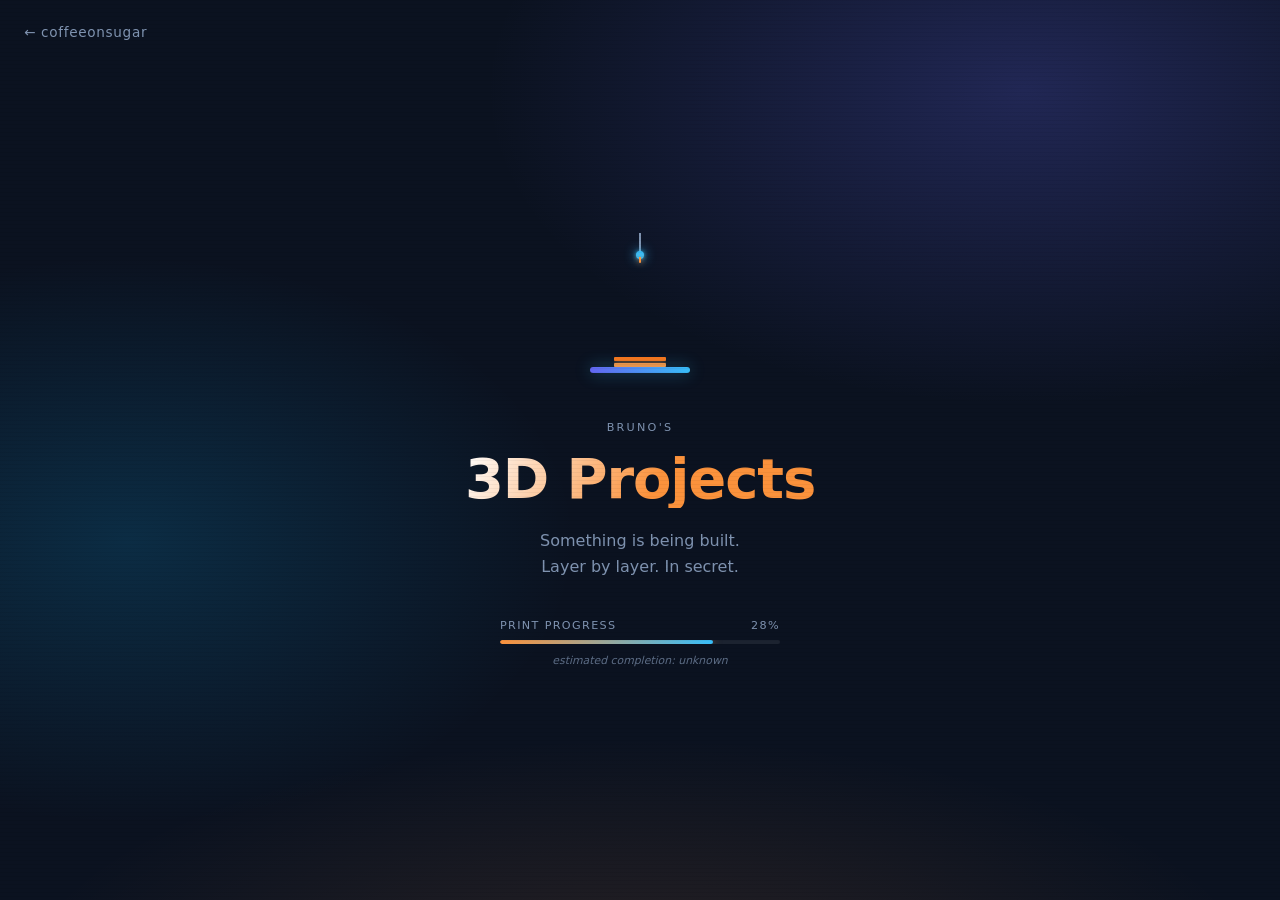
==== 3dprint.html @ 9c815917 "auto: session sync 2026-10-19" ====
<!DOCTYPE html>
<html lang="en">
<head>
  <meta charset="UTF-8">
  <meta name="viewport" content="width=device-width, initial-scale=1.0">
  <title>3D Projects — coffeeonsugar</title>
  <style>
    *, *::before, *::after { box-sizing: border-box; margin: 0; padding: 0; }

    :root {
      --bg: #0b1220;
      --text: #f0f0f8;
      --text-muted: #7f93b0;
      --accent: #38bdf8;
      --accent2: #6366f1;
      --orange: #fb923c;
      --orange-dim: rgba(251,146,60,0.15);
    }

    html, body {
      height: 100%;
      overflow: hidden;
    }

    body {
      background-color: var(--bg);
      background-image:
        radial-gradient(ellipse 60% 50% at 80% 10%, rgba(99,102,241,0.25) 0%, transparent 70%),
        radial-gradient(ellipse 50% 45% at 10% 60%, rgba(14,165,233,0.18) 0%, transparent 70%),
        radial-gradient(ellipse 70% 40% at 50% 110%, rgba(251,146,60,0.12) 0%, transparent 70%);
      color: var(--text);
      font-family: 'Segoe UI', system-ui, -apple-system, sans-serif;
      display: flex;
      flex-direction: column;
      align-items: center;
      justify-content: center;
      min-height: 100vh;
      text-align: center;
      padding: 24px;
    }

    /* ── Back link ── */
    .back-link {
      position: fixed;
      top: 24px;
      left: 24px;
      color: var(--text-muted);
      text-decoration: none;
      font-size: 0.85rem;
      letter-spacing: 0.05em;
      transition: color 0.2s;
      z-index: 10;
    }
    .back-link:hover { color: var(--text); }

    /* ── Printer visual ── */
    .printer-wrap {
      position: relative;
      width: 120px;
      height: 140px;
      margin: 0 auto 48px;
    }

    /* Print bed */
    .bed {
      position: absolute;
      bottom: 0;
      left: 50%;
      transform: translateX(-50%);
      width: 100px;
      height: 6px;
      background: linear-gradient(90deg, var(--accent2), var(--accent));
      border-radius: 3px;
      box-shadow: 0 0 16px rgba(56,189,248,0.4);
    }

    /* The object being printed — layers stack upward */
    .object {
      position: absolute;
      bottom: 6px;
      left: 50%;
      transform: translateX(-50%);
      width: 52px;
      display: flex;
      flex-direction: column-reverse;
      gap: 2px;
      overflow: hidden;
    }

    .layer {
      height: 4px;
      border-radius: 1px;
      animation: deposit 0.3s ease-out both;
    }

    /* Orange filament layers */
    .layer:nth-child(odd)  { background: var(--orange); box-shadow: 0 0 6px rgba(251,146,60,0.5); }
    .layer:nth-child(even) { background: #f97316; box-shadow: 0 0 6px rgba(251,146,60,0.4); }

    @keyframes deposit {
      from { transform: scaleX(0); opacity: 0; }
      to   { transform: scaleX(1); opacity: 1; }
    }

    /* Nozzle moving back and forth */
    .nozzle-arm {
      position: absolute;
      top: 0;
      left: 50%;
      transform: translateX(-50%);
      width: 2px;
      height: 20px;
      background: var(--text-muted);
      animation: arm-slide 1.2s ease-in-out infinite alternate;
      transform-origin: top center;
    }

    .nozzle {
      position: absolute;
      bottom: -6px;
      left: 50%;
      transform: translateX(-50%);
      width: 8px;
      height: 8px;
      background: var(--accent);
      border-radius: 50%;
      box-shadow: 0 0 12px var(--accent), 0 0 4px rgba(56,189,248,0.8);
    }

    .nozzle::after {
      content: '';
      position: absolute;
      bottom: -4px;
      left: 50%;
      transform: translateX(-50%);
      width: 2px;
      height: 6px;
      background: var(--orange);
      box-shadow: 0 0 6px var(--orange);
      border-radius: 0 0 2px 2px;
    }

    @keyframes arm-slide {
      from { left: 20%; }
      to   { left: 80%; }
    }

    /* ── Text ── */
    .eyebrow {
      font-size: 0.7rem;
      letter-spacing: 0.2em;
      text-transform: uppercase;
      color: var(--text-muted);
      margin-bottom: 16px;
    }

    .title {
      font-size: clamp(2rem, 8vw, 3.5rem);
      font-weight: 800;
      letter-spacing: -0.02em;
      line-height: 1.05;
      background: linear-gradient(120deg, #fff 0%, var(--orange) 55%, #fb923c 100%);
      -webkit-background-clip: text;
      -webkit-text-fill-color: transparent;
      background-clip: text;
      margin-bottom: 20px;
    }

    .sub {
      font-size: 1rem;
      color: var(--text-muted);
      max-width: 340px;
      line-height: 1.6;
      margin: 0 auto 40px;
    }

    /* ── Progress bar ── */
    .progress-wrap {
      width: min(280px, 90vw);
      margin: 0 auto;
    }

    .progress-label {
      display: flex;
      justify-content: space-between;
      font-size: 0.7rem;
      letter-spacing: 0.12em;
      text-transform: uppercase;
      color: var(--text-muted);
      margin-bottom: 8px;
    }

    .progress-bar {
      height: 4px;
      background: rgba(255,255,255,0.07);
      border-radius: 2px;
      overflow: hidden;
    }

    .progress-fill {
      height: 100%;
      width: 0%;
      background: linear-gradient(90deg, var(--orange), var(--accent));
      border-radius: 2px;
      box-shadow: 0 0 10px rgba(251,146,60,0.5);
      animation: fill-bar 8s ease-out forwards;
    }

    @keyframes fill-bar {
      0%   { width: 0%; }
      60%  { width: 71%; }
      80%  { width: 74%; }
      95%  { width: 76%; }
      100% { width: 76%; }
    }

    .progress-hint {
      font-size: 0.68rem;
      color: var(--text-muted);
      margin-top: 10px;
      opacity: 0;
      animation: fadein 1s 9s forwards;
      font-style: italic;
    }

    @keyframes fadein {
      to { opacity: 0.7; }
    }

    /* ── Scan line overlay ── */
    body::after {
      content: '';
      position: fixed;
      inset: 0;
      background: repeating-linear-gradient(
        0deg,
        transparent,
        transparent 3px,
        rgba(0,0,0,0.04) 3px,
        rgba(0,0,0,0.04) 4px
      );
      pointer-events: none;
    }
  </style>
</head>
<body>

  <a href="/" class="back-link">← coffeeonsugar</a>

  <div class="printer-wrap">
    <div class="nozzle-arm">
      <div class="nozzle"></div>
    </div>
    <div class="object" id="object"></div>
    <div class="bed"></div>
  </div>

  <p class="eyebrow">Bruno's</p>
  <h1 class="title">3D Projects</h1>
  <p class="sub">Something is being built.<br>Layer by layer. In secret.</p>

  <div class="progress-wrap">
    <div class="progress-label">
      <span>Print progress</span>
      <span id="pct">0%</span>
    </div>
    <div class="progress-bar">
      <div class="progress-fill" id="fill"></div>
    </div>
    <p class="progress-hint">estimated completion: unknown</p>
  </div>

  <script>
    // Add layers to the object one by one
    const obj = document.getElementById('object');
    const LAYERS = 14;
    const INTERVAL = 600;

    for (let i = 0; i < LAYERS; i++) {
      setTimeout(() => {
        const l = document.createElement('div');
        l.className = 'layer';
        obj.appendChild(l);
      }, i * INTERVAL);
    }

    // Tick the percentage counter to match the CSS animation
    const pctEl = document.getElementById('pct');
    const target = 76;
    const duration = 8000;
    const start = performance.now();

    function tick(now) {
      const t = Math.min((now - start) / duration, 1);
      // ease-out cubic
      const eased = 1 - Math.pow(1 - t, 3);
      const val = Math.round(eased * target);
      pctEl.textContent = val + '%';
      if (t < 1) requestAnimationFrame(tick);
    }
    requestAnimationFrame(tick);
  </script>
</body>
</html>
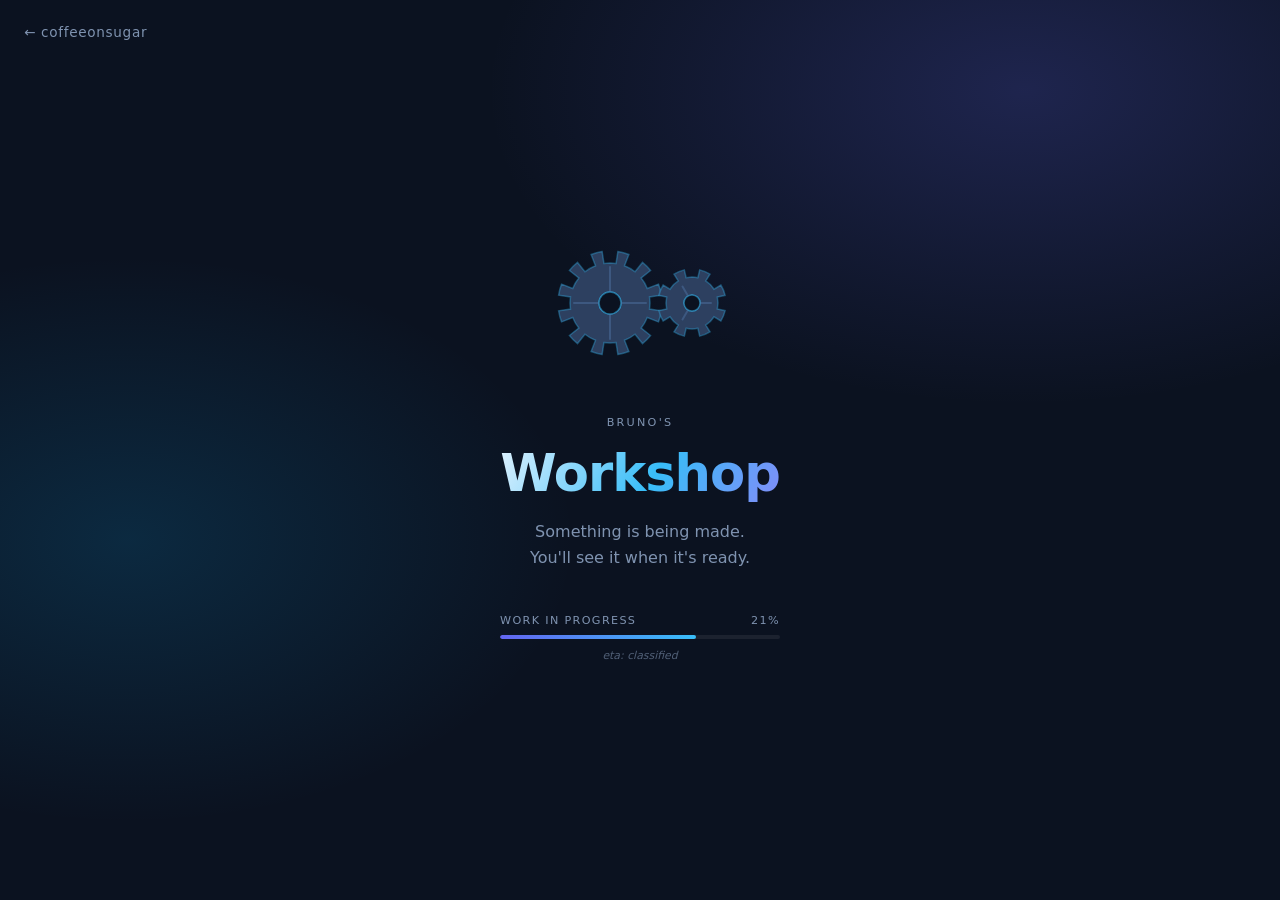
==== commit 81ba89de: "auto: session sync 2026-10-19" ====
--- a/3dprint.html
+++ b/3dprint.html
@@ -3,7 +3,7 @@
 <head>
   <meta charset="UTF-8">
   <meta name="viewport" content="width=device-width, initial-scale=1.0">
-  <title>3D Projects — coffeeonsugar</title>
+  <title>Bruno's Workshop — coffeeonsugar</title>
   <style>
     *, *::before, *::after { box-sizing: border-box; margin: 0; padding: 0; }
 
@@ -13,21 +13,16 @@
       --text-muted: #7f93b0;
       --accent: #38bdf8;
       --accent2: #6366f1;
-      --orange: #fb923c;
-      --orange-dim: rgba(251,146,60,0.15);
-    }
-
-    html, body {
-      height: 100%;
-      overflow: hidden;
-    }
+    }
+
+    html, body { height: 100%; overflow: hidden; }
 
     body {
       background-color: var(--bg);
       background-image:
-        radial-gradient(ellipse 60% 50% at 80% 10%, rgba(99,102,241,0.25) 0%, transparent 70%),
-        radial-gradient(ellipse 50% 45% at 10% 60%, rgba(14,165,233,0.18) 0%, transparent 70%),
-        radial-gradient(ellipse 70% 40% at 50% 110%, rgba(251,146,60,0.12) 0%, transparent 70%);
+        radial-gradient(ellipse 60% 50% at 80% 10%, rgba(99,102,241,0.22) 0%, transparent 70%),
+        radial-gradient(ellipse 50% 45% at 10% 60%, rgba(14,165,233,0.16) 0%, transparent 70%);
+      background-attachment: fixed;
       color: var(--text);
       font-family: 'Segoe UI', system-ui, -apple-system, sans-serif;
       display: flex;
@@ -39,7 +34,6 @@
       padding: 24px;
     }
 
-    /* ── Back link ── */
     .back-link {
       position: fixed;
       top: 24px;
@@ -53,97 +47,30 @@
     }
     .back-link:hover { color: var(--text); }
 
-    /* ── Printer visual ── */
-    .printer-wrap {
-      position: relative;
-      width: 120px;
-      height: 140px;
+    /* ── Gears ── */
+    svg.gears {
+      display: block;
       margin: 0 auto 48px;
-    }
-
-    /* Print bed */
-    .bed {
-      position: absolute;
-      bottom: 0;
-      left: 50%;
-      transform: translateX(-50%);
-      width: 100px;
-      height: 6px;
-      background: linear-gradient(90deg, var(--accent2), var(--accent));
-      border-radius: 3px;
-      box-shadow: 0 0 16px rgba(56,189,248,0.4);
-    }
-
-    /* The object being printed — layers stack upward */
-    .object {
-      position: absolute;
-      bottom: 6px;
-      left: 50%;
-      transform: translateX(-50%);
-      width: 52px;
-      display: flex;
-      flex-direction: column-reverse;
-      gap: 2px;
-      overflow: hidden;
-    }
-
-    .layer {
-      height: 4px;
-      border-radius: 1px;
-      animation: deposit 0.3s ease-out both;
-    }
-
-    /* Orange filament layers */
-    .layer:nth-child(odd)  { background: var(--orange); box-shadow: 0 0 6px rgba(251,146,60,0.5); }
-    .layer:nth-child(even) { background: #f97316; box-shadow: 0 0 6px rgba(251,146,60,0.4); }
-
-    @keyframes deposit {
-      from { transform: scaleX(0); opacity: 0; }
-      to   { transform: scaleX(1); opacity: 1; }
-    }
-
-    /* Nozzle moving back and forth */
-    .nozzle-arm {
-      position: absolute;
-      top: 0;
-      left: 50%;
-      transform: translateX(-50%);
-      width: 2px;
-      height: 20px;
-      background: var(--text-muted);
-      animation: arm-slide 1.2s ease-in-out infinite alternate;
-      transform-origin: top center;
-    }
-
-    .nozzle {
-      position: absolute;
-      bottom: -6px;
-      left: 50%;
-      transform: translateX(-50%);
-      width: 8px;
-      height: 8px;
-      background: var(--accent);
-      border-radius: 50%;
-      box-shadow: 0 0 12px var(--accent), 0 0 4px rgba(56,189,248,0.8);
-    }
-
-    .nozzle::after {
-      content: '';
-      position: absolute;
-      bottom: -4px;
-      left: 50%;
-      transform: translateX(-50%);
-      width: 2px;
-      height: 6px;
-      background: var(--orange);
-      box-shadow: 0 0 6px var(--orange);
-      border-radius: 0 0 2px 2px;
-    }
-
-    @keyframes arm-slide {
-      from { left: 20%; }
-      to   { left: 80%; }
-    }
+      overflow: visible;
+    }
+
+    .gear-large {
+      transform-box: fill-box;
+      transform-origin: center;
+      animation: spin-cw 9s linear infinite;
+    }
+    .gear-small {
+      transform-box: fill-box;
+      transform-origin: center;
+      animation: spin-ccw 6s linear infinite;
+    }
+
+    @keyframes spin-cw  { to { transform: rotate(360deg); } }
+    @keyframes spin-ccw { to { transform: rotate(-360deg); } }
+
+    .gear-face   { fill: #2d4060; stroke: rgba(56,189,248,0.35); stroke-width: 1.5; }
+    .gear-spoke  { stroke: #3d5880; stroke-width: 2; stroke-linecap: round; }
+    .gear-axle   { fill: #0b1220; stroke: rgba(56,189,248,0.5); stroke-width: 1.5; }
 
     /* ── Text ── */
     .eyebrow {
@@ -151,34 +78,29 @@
       letter-spacing: 0.2em;
       text-transform: uppercase;
       color: var(--text-muted);
-      margin-bottom: 16px;
+      margin-bottom: 14px;
     }
 
     .title {
-      font-size: clamp(2rem, 8vw, 3.5rem);
+      font-size: clamp(2rem, 8vw, 3.2rem);
       font-weight: 800;
       letter-spacing: -0.02em;
-      line-height: 1.05;
-      background: linear-gradient(120deg, #fff 0%, var(--orange) 55%, #fb923c 100%);
+      background: linear-gradient(120deg, #e0f2fe 0%, var(--accent) 55%, #818cf8 100%);
       -webkit-background-clip: text;
       -webkit-text-fill-color: transparent;
       background-clip: text;
-      margin-bottom: 20px;
+      margin-bottom: 16px;
     }
 
     .sub {
       font-size: 1rem;
       color: var(--text-muted);
-      max-width: 340px;
       line-height: 1.6;
-      margin: 0 auto 40px;
-    }
-
-    /* ── Progress bar ── */
-    .progress-wrap {
-      width: min(280px, 90vw);
-      margin: 0 auto;
-    }
+      margin-bottom: 44px;
+    }
+
+    /* ── Progress ── */
+    .progress-wrap { width: min(280px, 90vw); margin: 0 auto; }
 
     .progress-label {
       display: flex;
@@ -200,105 +122,128 @@
     .progress-fill {
       height: 100%;
       width: 0%;
-      background: linear-gradient(90deg, var(--orange), var(--accent));
+      background: linear-gradient(90deg, var(--accent2), var(--accent));
       border-radius: 2px;
-      box-shadow: 0 0 10px rgba(251,146,60,0.5);
-      animation: fill-bar 8s ease-out forwards;
-    }
-
-    @keyframes fill-bar {
+      animation: fill 10s ease-out forwards;
+    }
+
+    @keyframes fill {
       0%   { width: 0%; }
-      60%  { width: 71%; }
-      80%  { width: 74%; }
-      95%  { width: 76%; }
-      100% { width: 76%; }
-    }
-
-    .progress-hint {
+      65%  { width: 69%; }
+      80%  { width: 70%; }
+      100% { width: 70%; }
+    }
+
+    .hint {
       font-size: 0.68rem;
       color: var(--text-muted);
       margin-top: 10px;
+      font-style: italic;
       opacity: 0;
-      animation: fadein 1s 9s forwards;
-      font-style: italic;
-    }
-
-    @keyframes fadein {
-      to { opacity: 0.7; }
-    }
-
-    /* ── Scan line overlay ── */
-    body::after {
-      content: '';
-      position: fixed;
-      inset: 0;
-      background: repeating-linear-gradient(
-        0deg,
-        transparent,
-        transparent 3px,
-        rgba(0,0,0,0.04) 3px,
-        rgba(0,0,0,0.04) 4px
-      );
-      pointer-events: none;
-    }
+      animation: fadein 1s 11s forwards;
+    }
+
+    @keyframes fadein { to { opacity: 0.6; } }
   </style>
 </head>
 <body>
 
   <a href="/" class="back-link">← coffeeonsugar</a>
 
-  <div class="printer-wrap">
-    <div class="nozzle-arm">
-      <div class="nozzle"></div>
-    </div>
-    <div class="object" id="object"></div>
-    <div class="bed"></div>
-  </div>
+  <svg class="gears" id="g" width="220" height="130" viewBox="0 0 220 130"></svg>
 
   <p class="eyebrow">Bruno's</p>
-  <h1 class="title">3D Projects</h1>
-  <p class="sub">Something is being built.<br>Layer by layer. In secret.</p>
+  <h1 class="title">Workshop</h1>
+  <p class="sub">Something is being made.<br>You'll see it when it's ready.</p>
 
   <div class="progress-wrap">
     <div class="progress-label">
-      <span>Print progress</span>
+      <span>Work in progress</span>
       <span id="pct">0%</span>
     </div>
     <div class="progress-bar">
-      <div class="progress-fill" id="fill"></div>
+      <div class="progress-fill"></div>
     </div>
-    <p class="progress-hint">estimated completion: unknown</p>
+    <p class="hint">eta: classified</p>
   </div>
 
   <script>
-    // Add layers to the object one by one
-    const obj = document.getElementById('object');
-    const LAYERS = 14;
-    const INTERVAL = 600;
-
-    for (let i = 0; i < LAYERS; i++) {
-      setTimeout(() => {
-        const l = document.createElement('div');
-        l.className = 'layer';
-        obj.appendChild(l);
-      }, i * INTERVAL);
-    }
-
-    // Tick the percentage counter to match the CSS animation
+    const ns = 'http://www.w3.org/2000/svg';
+    const svg = document.getElementById('g');
+
+    function f(n) { return n.toFixed(2); }
+
+    /* Generate a gear path with evenodd hub hole */
+    function gearPath(cx, cy, R, r, N, hubR) {
+      const step = (2 * Math.PI) / N;
+      const frac = 0.42;
+      let d = '';
+
+      for (let i = 0; i < N; i++) {
+        const a0 = i * step - Math.PI / 2;
+        const a1 = a0 + step * (1 - frac) / 2;
+        const a2 = a1 + step * frac;
+        if (i === 0) d += `M ${f(cx + r * Math.cos(a0))},${f(cy + r * Math.sin(a0))}`;
+        d += ` A ${r},${r} 0 0,1 ${f(cx + r * Math.cos(a1))},${f(cy + r * Math.sin(a1))}`;
+        d += ` L ${f(cx + R * Math.cos(a1))},${f(cy + R * Math.sin(a1))}`;
+        d += ` A ${R},${R} 0 0,1 ${f(cx + R * Math.cos(a2))},${f(cy + R * Math.sin(a2))}`;
+        d += ` L ${f(cx + r * Math.cos(a2))},${f(cy + r * Math.sin(a2))}`;
+      }
+      d += ' Z';
+      /* Hub hole — opposite winding (CW) so evenodd punches it out */
+      d += ` M ${f(cx + hubR)},${f(cy)} A ${hubR},${hubR} 0 1,0 ${f(cx - hubR)},${f(cy)} A ${hubR},${hubR} 0 1,0 ${f(cx + hubR)},${f(cy)} Z`;
+      return d;
+    }
+
+    function addSpokes(parent, cx, cy, hubR, bodyR, count) {
+      for (let i = 0; i < count; i++) {
+        const a = (i / count) * Math.PI * 2;
+        const ln = document.createElementNS(ns, 'line');
+        ln.setAttribute('x1', f(cx + hubR * Math.cos(a)));
+        ln.setAttribute('y1', f(cy + hubR * Math.sin(a)));
+        ln.setAttribute('x2', f(cx + bodyR * Math.cos(a)));
+        ln.setAttribute('y2', f(cy + bodyR * Math.sin(a)));
+        ln.setAttribute('class', 'gear-spoke');
+        parent.appendChild(ln);
+      }
+    }
+
+    function makeGear(cx, cy, R, r, N, hubR, spokeR, spokes, cls) {
+      const g = document.createElementNS(ns, 'g');
+      g.setAttribute('class', cls);
+
+      const path = document.createElementNS(ns, 'path');
+      path.setAttribute('d', gearPath(cx, cy, R, r, N, hubR));
+      path.setAttribute('fill-rule', 'evenodd');
+      path.setAttribute('class', 'gear-face');
+      g.appendChild(path);
+
+      addSpokes(g, cx, cy, hubR, spokeR, spokes);
+
+      const axle = document.createElementNS(ns, 'circle');
+      axle.setAttribute('cx', cx);
+      axle.setAttribute('cy', cy);
+      axle.setAttribute('r', hubR);
+      axle.setAttribute('class', 'gear-axle');
+      g.appendChild(axle);
+
+      svg.appendChild(g);
+    }
+
+    /* Large gear: 12 teeth, cx=80 cy=65 */
+    makeGear(80, 65, 52, 40, 12, 11, 36, 4, 'gear-large');
+    /* Small gear: 8 teeth, cx=162 cy=65 — teeth just interlocking */
+    makeGear(162, 65, 34, 26, 8,  8, 19, 3, 'gear-small');
+
+    /* Percent counter */
     const pctEl = document.getElementById('pct');
-    const target = 76;
-    const duration = 8000;
-    const start = performance.now();
-
-    function tick(now) {
-      const t = Math.min((now - start) / duration, 1);
-      // ease-out cubic
-      const eased = 1 - Math.pow(1 - t, 3);
-      const val = Math.round(eased * target);
-      pctEl.textContent = val + '%';
-      if (t < 1) requestAnimationFrame(tick);
-    }
-    requestAnimationFrame(tick);
+    const target = 70, dur = 10000, t0 = performance.now();
+    (function tick(now) {
+      const p = Math.min((now - t0) / dur, 1);
+      const e = 1 - Math.pow(1 - p, 3);
+      pctEl.textContent = Math.round(e * target) + '%';
+      if (p < 1) requestAnimationFrame(tick);
+    })(t0);
   </script>
 </body>
 </html>
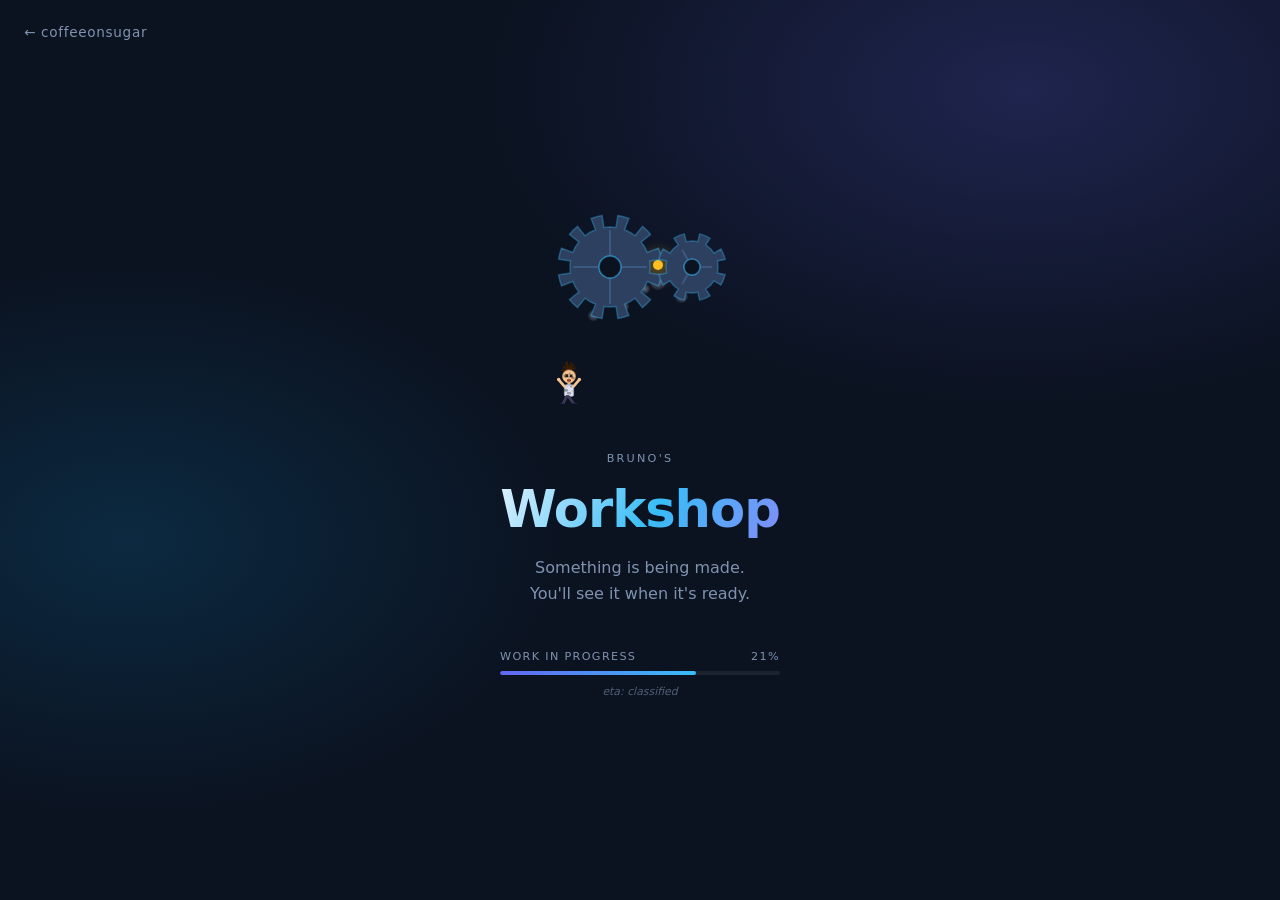
==== commit ec05f1eb: "auto: session sync 2026-10-19" ====
--- a/3dprint.html
+++ b/3dprint.html
@@ -36,8 +36,7 @@
 
     .back-link {
       position: fixed;
-      top: 24px;
-      left: 24px;
+      top: 24px; left: 24px;
       color: var(--text-muted);
       text-decoration: none;
       font-size: 0.85rem;
@@ -47,30 +46,105 @@
     }
     .back-link:hover { color: var(--text); }
 
+    /* ── Scene container ── */
+    .scene {
+      position: relative;
+      width: min(320px, 95vw);
+      height: 210px;
+      margin: 0 auto 40px;
+      overflow: visible;
+    }
+
     /* ── Gears ── */
     svg.gears {
-      display: block;
-      margin: 0 auto 48px;
+      position: absolute;
+      left: 50%; top: 0;
+      transform: translateX(-50%);
       overflow: visible;
     }
-
-    .gear-large {
-      transform-box: fill-box;
-      transform-origin: center;
-      animation: spin-cw 9s linear infinite;
-    }
-    .gear-small {
-      transform-box: fill-box;
-      transform-origin: center;
-      animation: spin-ccw 6s linear infinite;
-    }
-
+    .gear-large { transform-box: fill-box; transform-origin: center; animation: spin-cw 9s linear infinite; }
+    .gear-small { transform-box: fill-box; transform-origin: center; animation: spin-ccw 6s linear infinite; }
     @keyframes spin-cw  { to { transform: rotate(360deg); } }
     @keyframes spin-ccw { to { transform: rotate(-360deg); } }
-
-    .gear-face   { fill: #2d4060; stroke: rgba(56,189,248,0.35); stroke-width: 1.5; }
-    .gear-spoke  { stroke: #3d5880; stroke-width: 2; stroke-linecap: round; }
-    .gear-axle   { fill: #0b1220; stroke: rgba(56,189,248,0.5); stroke-width: 1.5; }
+    .gear-face  { fill: #2d4060; stroke: rgba(56,189,248,0.35); stroke-width: 1.5; }
+    .gear-spoke { stroke: #3d5880; stroke-width: 2; stroke-linecap: round; }
+    .gear-axle  { fill: #0b1220; stroke: rgba(56,189,248,0.5); stroke-width: 1.5; }
+
+    /* ── Spark glow at contact point ── */
+    .contact-glow {
+      position: absolute;
+      left: 173px; top: 58px;
+      width: 10px; height: 10px;
+      border-radius: 50%;
+      background: #fbbf24;
+      box-shadow: 0 0 14px 8px rgba(251,191,36,0.35);
+      animation: glow-pulse 0.7s ease-in-out infinite alternate;
+      pointer-events: none;
+    }
+    @keyframes glow-pulse {
+      from { opacity: 0.25; transform: scale(0.7); }
+      to   { opacity: 0.85; transform: scale(1.5); }
+    }
+
+    /* ── Sparks ── */
+    .spark {
+      position: absolute;
+      border-radius: 50%;
+      pointer-events: none;
+      animation: spark-fly var(--st) ease-out forwards;
+    }
+    @keyframes spark-fly {
+      0%   { transform: translate(0, 0) scale(1); opacity: 1; }
+      100% { transform: translate(var(--sx), var(--sy)) scale(0); opacity: 0; }
+    }
+
+    /* ── Smoke ── */
+    .smoke {
+      position: absolute;
+      border-radius: 50%;
+      background: radial-gradient(circle, rgba(160,170,190,0.55) 0%, rgba(100,110,130,0.15) 70%, transparent 100%);
+      pointer-events: none;
+      animation: smoke-rise var(--dur) ease-out var(--del) infinite;
+    }
+    @keyframes smoke-rise {
+      0%   { transform: translateY(0) translateX(0) scale(0.4); opacity: 0.65; }
+      50%  { opacity: 0.35; }
+      100% { transform: translateY(-90px) translateX(var(--dx)) scale(3); opacity: 0; }
+    }
+
+    /* ── Scientist ── */
+    .runner-shell  { position: absolute; bottom: 4px; will-change: transform; }
+    .runner-bounce { animation: run-bob 0.2s ease-in-out infinite alternate; }
+    @keyframes run-bob {
+      from { transform: translateY(0)   rotate(-5deg); }
+      to   { transform: translateY(-7px) rotate(4deg); }
+    }
+    /* Leg swing */
+    .leg-l {
+      transform-box: fill-box;
+      transform-origin: 100% 0%;
+      animation: leg-a 0.2s ease-in-out infinite alternate;
+    }
+    .leg-r {
+      transform-box: fill-box;
+      transform-origin: 0% 0%;
+      animation: leg-b 0.2s ease-in-out infinite alternate;
+    }
+    @keyframes leg-a { from { transform: rotate(-22deg); } to { transform: rotate(22deg); } }
+    @keyframes leg-b { from { transform: rotate(22deg);  } to { transform: rotate(-22deg); } }
+    /* Arm swing */
+    .arm-l {
+      transform-box: fill-box;
+      transform-origin: 100% 0%;
+      animation: arm-a 0.2s ease-in-out infinite alternate;
+    }
+    .arm-r {
+      transform-box: fill-box;
+      transform-origin: 0% 0%;
+      animation: arm-b 0.2s ease-in-out infinite alternate;
+    }
+    @keyframes arm-a { from { transform: rotate(-35deg); } to { transform: rotate(35deg); } }
+    @keyframes arm-b { from { transform: rotate(35deg);  } to { transform: rotate(-35deg); } }
 
     /* ── Text ── */
     .eyebrow {
@@ -80,7 +154,6 @@
       color: var(--text-muted);
       margin-bottom: 14px;
     }
-
     .title {
       font-size: clamp(2rem, 8vw, 3.2rem);
       font-weight: 800;
@@ -91,58 +164,38 @@
       background-clip: text;
       margin-bottom: 16px;
     }
-
-    .sub {
-      font-size: 1rem;
-      color: var(--text-muted);
-      line-height: 1.6;
-      margin-bottom: 44px;
-    }
+    .sub { font-size: 1rem; color: var(--text-muted); line-height: 1.6; margin-bottom: 44px; }
 
     /* ── Progress ── */
     .progress-wrap { width: min(280px, 90vw); margin: 0 auto; }
-
     .progress-label {
-      display: flex;
-      justify-content: space-between;
-      font-size: 0.7rem;
-      letter-spacing: 0.12em;
-      text-transform: uppercase;
-      color: var(--text-muted);
-      margin-bottom: 8px;
-    }
-
+      display: flex; justify-content: space-between;
+      font-size: 0.7rem; letter-spacing: 0.12em; text-transform: uppercase;
+      color: var(--text-muted); margin-bottom: 8px;
+    }
     .progress-bar {
       height: 4px;
       background: rgba(255,255,255,0.07);
       border-radius: 2px;
       overflow: hidden;
     }
-
     .progress-fill {
-      height: 100%;
-      width: 0%;
+      height: 100%; width: 0%;
       background: linear-gradient(90deg, var(--accent2), var(--accent));
       border-radius: 2px;
       animation: fill 10s ease-out forwards;
     }
-
     @keyframes fill {
       0%   { width: 0%; }
       65%  { width: 69%; }
       80%  { width: 70%; }
       100% { width: 70%; }
     }
-
     .hint {
-      font-size: 0.68rem;
-      color: var(--text-muted);
-      margin-top: 10px;
-      font-style: italic;
-      opacity: 0;
-      animation: fadein 1s 11s forwards;
-    }
-
+      font-size: 0.68rem; color: var(--text-muted);
+      margin-top: 10px; font-style: italic;
+      opacity: 0; animation: fadein 1s 11s forwards;
+    }
     @keyframes fadein { to { opacity: 0.6; } }
   </style>
 </head>
@@ -150,7 +203,92 @@
 
   <a href="/" class="back-link">← coffeeonsugar</a>
 
-  <svg class="gears" id="g" width="220" height="130" viewBox="0 0 220 130"></svg>
+  <div class="scene">
+
+    <!-- Smoke puffs near gear contact + below gears -->
+    <div class="smoke" style="left:148px;top:78px;width:14px;height:14px;--dur:2.4s;--del:0s;   --dx:10px;"></div>
+    <div class="smoke" style="left:160px;top:82px;width:10px;height:10px;--dur:2.8s;--del:0.6s; --dx:-8px;"></div>
+    <div class="smoke" style="left:170px;top:72px;width:16px;height:16px;--dur:3.1s;--del:1.2s; --dx:14px;"></div>
+    <div class="smoke" style="left:108px;top:108px;width:11px;height:11px;--dur:2.6s;--del:0.4s; --dx:-12px;"></div>
+    <div class="smoke" style="left:195px;top:88px;width:13px;height:13px;--dur:2.2s;--del:0.9s; --dx:6px;"></div>
+    <div class="smoke" style="left:140px;top:100px;width:9px;height:9px;--dur:3.4s;--del:1.8s; --dx:-5px;"></div>
+
+    <!-- Spark glow at contact point -->
+    <div class="contact-glow"></div>
+
+    <!-- Gears -->
+    <svg class="gears" id="g" width="220" height="130" viewBox="0 0 220 130"></svg>
+
+    <!-- Spark particles container (at contact point) -->
+    <div id="sparks" style="position:absolute;left:178px;top:65px;width:0;height:0;pointer-events:none;"></div>
+
+    <!-- Running scientist -->
+    <div class="runner-shell" id="runner">
+      <div class="runner-bounce">
+        <svg id="sci" viewBox="-8 -14 44 60" width="36" height="46" xmlns="http://www.w3.org/2000/svg">
+          <!-- Wild frazzled hair -->
+          <g stroke="#3a1e00" stroke-width="2.4" stroke-linecap="round">
+            <line x1="14" y1="3" x2="10" y2="-7"/>
+            <line x1="14" y1="3" x2="17" y2="-8"/>
+            <line x1="14" y1="3" x2="7"  y2="-3"/>
+            <line x1="14" y1="3" x2="22" y2="-1"/>
+            <line x1="14" y1="3" x2="5"  y2="2"/>
+            <line x1="14" y1="3" x2="23" y2="5"/>
+            <line x1="14" y1="3" x2="11" y2="-9"/>
+            <line x1="14" y1="3" x2="20" y2="-5"/>
+          </g>
+          <!-- Head -->
+          <circle cx="14" cy="10" r="8.5" fill="#f5c491" stroke="#d4a070" stroke-width="0.8"/>
+          <!-- Soot smears on face -->
+          <ellipse cx="10" cy="9"  rx="3.2" ry="2.2" fill="rgba(0,0,0,0.38)" transform="rotate(-18 10 9)"/>
+          <ellipse cx="19" cy="12" rx="2.5" ry="1.8" fill="rgba(0,0,0,0.30)" transform="rotate(12 19 12)"/>
+          <circle  cx="15" cy="6"  r="1.4"            fill="rgba(0,0,0,0.22)"/>
+          <!-- X eyes -->
+          <g stroke="#1a1a1a" stroke-width="1.7" stroke-linecap="round">
+            <line x1="10"   y1="8"    x2="12.5" y2="10.5"/>
+            <line x1="12.5" y1="8"    x2="10"   y2="10.5"/>
+            <line x1="15.5" y1="8"    x2="18"   y2="10.5"/>
+            <line x1="18"   y1="8"    x2="15.5" y2="10.5"/>
+          </g>
+          <!-- Shocked open mouth -->
+          <ellipse cx="14" cy="15"   rx="2.5" ry="2"   fill="#7a2515"/>
+          <ellipse cx="14" cy="14.5" rx="2"   ry="1.4" fill="#cc7060" opacity="0.6"/>
+          <!-- Neck -->
+          <rect x="12" y="18" width="4" height="3" fill="#e8b882"/>
+          <!-- Lab coat body -->
+          <rect x="8" y="21" width="12" height="15" rx="2" fill="#dde0ee" stroke="#b0b4cc" stroke-width="0.8"/>
+          <!-- Coat lapels -->
+          <line x1="14" y1="21" x2="11" y2="25" stroke="#c0c4dd" stroke-width="1.3"/>
+          <line x1="14" y1="21" x2="17" y2="25" stroke="#c0c4dd" stroke-width="1.3"/>
+          <!-- Soot on coat -->
+          <ellipse cx="10"  cy="28" rx="2.8" ry="2"   fill="rgba(0,0,0,0.33)"/>
+          <circle  cx="17"  cy="23" r="1.6"            fill="rgba(0,0,0,0.26)"/>
+          <ellipse cx="14"  cy="32" rx="3.2" ry="1.6"  fill="rgba(0,0,0,0.30)"/>
+          <circle  cx="10"  cy="22" r="1.1"             fill="rgba(0,0,0,0.20)"/>
+          <circle  cx="18"  cy="29" r="0.9"             fill="rgba(0,0,0,0.22)"/>
+          <!-- Arms (animated swing) -->
+          <g class="arm-l">
+            <line x1="8"  y1="23" x2="1"  y2="15" stroke="#f5c491" stroke-width="3.5" stroke-linecap="round"/>
+            <circle cx="0.5" cy="14" r="2.2" fill="#f5c491"/>
+          </g>
+          <g class="arm-r">
+            <line x1="20" y1="23" x2="27" y2="15" stroke="#f5c491" stroke-width="3.5" stroke-linecap="round"/>
+            <circle cx="27.5" cy="14" r="2.2" fill="#f5c491"/>
+          </g>
+          <!-- Legs (animated stride) -->
+          <g class="leg-l">
+            <line x1="11" y1="36" x2="6"  y2="46" stroke="#3a3a58" stroke-width="3.5" stroke-linecap="round"/>
+            <ellipse cx="5"    cy="47" rx="4.5" ry="2"   fill="#22224a"/>
+          </g>
+          <g class="leg-r">
+            <line x1="13" y1="36" x2="20" y2="45" stroke="#3a3a58" stroke-width="3.5" stroke-linecap="round"/>
+            <ellipse cx="21"   cy="46" rx="4"   ry="2"   fill="#22224a"/>
+          </g>
+        </svg>
+      </div>
+    </div>
+
+  </div>
 
   <p class="eyebrow">Bruno's</p>
   <h1 class="title">Workshop</h1>
@@ -170,78 +308,115 @@
   <script>
     const ns = 'http://www.w3.org/2000/svg';
     const svg = document.getElementById('g');
-
-    function f(n) { return n.toFixed(2); }
-
-    /* Generate a gear path with evenodd hub hole */
+    const f = n => n.toFixed(2);
+
+    /* ── Gear path (evenodd hub hole) ── */
     function gearPath(cx, cy, R, r, N, hubR) {
-      const step = (2 * Math.PI) / N;
-      const frac = 0.42;
+      const step = (2 * Math.PI) / N, frac = 0.42;
       let d = '';
-
       for (let i = 0; i < N; i++) {
         const a0 = i * step - Math.PI / 2;
         const a1 = a0 + step * (1 - frac) / 2;
         const a2 = a1 + step * frac;
-        if (i === 0) d += `M ${f(cx + r * Math.cos(a0))},${f(cy + r * Math.sin(a0))}`;
-        d += ` A ${r},${r} 0 0,1 ${f(cx + r * Math.cos(a1))},${f(cy + r * Math.sin(a1))}`;
-        d += ` L ${f(cx + R * Math.cos(a1))},${f(cy + R * Math.sin(a1))}`;
-        d += ` A ${R},${R} 0 0,1 ${f(cx + R * Math.cos(a2))},${f(cy + R * Math.sin(a2))}`;
-        d += ` L ${f(cx + r * Math.cos(a2))},${f(cy + r * Math.sin(a2))}`;
+        if (i === 0) d += `M ${f(cx + r*Math.cos(a0))},${f(cy + r*Math.sin(a0))}`;
+        d += ` A ${r},${r} 0 0,1 ${f(cx + r*Math.cos(a1))},${f(cy + r*Math.sin(a1))}`;
+        d += ` L ${f(cx + R*Math.cos(a1))},${f(cy + R*Math.sin(a1))}`;
+        d += ` A ${R},${R} 0 0,1 ${f(cx + R*Math.cos(a2))},${f(cy + R*Math.sin(a2))}`;
+        d += ` L ${f(cx + r*Math.cos(a2))},${f(cy + r*Math.sin(a2))}`;
       }
       d += ' Z';
-      /* Hub hole — opposite winding (CW) so evenodd punches it out */
-      d += ` M ${f(cx + hubR)},${f(cy)} A ${hubR},${hubR} 0 1,0 ${f(cx - hubR)},${f(cy)} A ${hubR},${hubR} 0 1,0 ${f(cx + hubR)},${f(cy)} Z`;
+      d += ` M ${f(cx+hubR)},${f(cy)} A ${hubR},${hubR} 0 1,0 ${f(cx-hubR)},${f(cy)} A ${hubR},${hubR} 0 1,0 ${f(cx+hubR)},${f(cy)} Z`;
       return d;
     }
 
-    function addSpokes(parent, cx, cy, hubR, bodyR, count) {
-      for (let i = 0; i < count; i++) {
-        const a = (i / count) * Math.PI * 2;
+    function addSpokes(g, cx, cy, hubR, outerR, n) {
+      for (let i = 0; i < n; i++) {
+        const a = (i / n) * Math.PI * 2;
         const ln = document.createElementNS(ns, 'line');
-        ln.setAttribute('x1', f(cx + hubR * Math.cos(a)));
-        ln.setAttribute('y1', f(cy + hubR * Math.sin(a)));
-        ln.setAttribute('x2', f(cx + bodyR * Math.cos(a)));
-        ln.setAttribute('y2', f(cy + bodyR * Math.sin(a)));
+        ['x1','y1','x2','y2'].forEach((k,j) => {
+          const r = j < 2 ? hubR : outerR, ang = a;
+          ln.setAttribute(k, f(j%2===0 ? cx + r*Math.cos(ang) : cy + r*Math.sin(ang)));
+        });
         ln.setAttribute('class', 'gear-spoke');
-        parent.appendChild(ln);
+        g.appendChild(ln);
       }
     }
 
     function makeGear(cx, cy, R, r, N, hubR, spokeR, spokes, cls) {
       const g = document.createElementNS(ns, 'g');
       g.setAttribute('class', cls);
-
-      const path = document.createElementNS(ns, 'path');
-      path.setAttribute('d', gearPath(cx, cy, R, r, N, hubR));
-      path.setAttribute('fill-rule', 'evenodd');
-      path.setAttribute('class', 'gear-face');
-      g.appendChild(path);
-
+      const p = document.createElementNS(ns, 'path');
+      p.setAttribute('d', gearPath(cx, cy, R, r, N, hubR));
+      p.setAttribute('fill-rule', 'evenodd');
+      p.setAttribute('class', 'gear-face');
+      g.appendChild(p);
       addSpokes(g, cx, cy, hubR, spokeR, spokes);
-
-      const axle = document.createElementNS(ns, 'circle');
-      axle.setAttribute('cx', cx);
-      axle.setAttribute('cy', cy);
-      axle.setAttribute('r', hubR);
-      axle.setAttribute('class', 'gear-axle');
-      g.appendChild(axle);
-
+      const ax = document.createElementNS(ns, 'circle');
+      ax.setAttribute('cx', cx); ax.setAttribute('cy', cy); ax.setAttribute('r', hubR);
+      ax.setAttribute('class', 'gear-axle');
+      g.appendChild(ax);
       svg.appendChild(g);
     }
 
-    /* Large gear: 12 teeth, cx=80 cy=65 */
-    makeGear(80, 65, 52, 40, 12, 11, 36, 4, 'gear-large');
-    /* Small gear: 8 teeth, cx=162 cy=65 — teeth just interlocking */
-    makeGear(162, 65, 34, 26, 8,  8, 19, 3, 'gear-small');
-
-    /* Percent counter */
+    makeGear(80,  65, 52, 40, 12, 11, 36, 4, 'gear-large');
+    makeGear(162, 65, 34, 26,  8,  8, 19, 3, 'gear-small');
+
+    /* ── Sparks ── */
+    const sparkWrap  = document.getElementById('sparks');
+    const sparkColors = ['#fbbf24','#f97316','#fef08a','#fff','#fb923c','#fde68a'];
+
+    function spawnSparks() {
+      const n = 6 + Math.floor(Math.random() * 7);
+      for (let i = 0; i < n; i++) {
+        const el = document.createElement('div');
+        el.className = 'spark';
+        const angle = Math.random() * Math.PI * 2;
+        const dist  = 20 + Math.random() * 45;
+        const size  = 2 + Math.random() * 3;
+        el.style.cssText = [
+          `background:${sparkColors[Math.floor(Math.random()*sparkColors.length)]}`,
+          `--sx:${(Math.cos(angle)*dist).toFixed(1)}px`,
+          `--sy:${(Math.sin(angle)*dist - 8).toFixed(1)}px`,
+          `--st:${(0.25 + Math.random()*0.5).toFixed(2)}s`,
+          `left:${(Math.random()*8-4).toFixed(1)}px`,
+          `top:${(Math.random()*8-4).toFixed(1)}px`,
+          `width:${size.toFixed(1)}px`,
+          `height:${size.toFixed(1)}px`
+        ].join(';');
+        sparkWrap.appendChild(el);
+        el.addEventListener('animationend', () => el.remove(), { once: true });
+      }
+      setTimeout(spawnSparks, 900 + Math.random() * 900);
+    }
+    setTimeout(spawnSparks, 600);
+
+    /* ── Scientist runner ── */
+    const runner = document.getElementById('runner');
+    const sci    = document.getElementById('sci');
+    const W = 320, charW = 36;
+    let x = -charW, dir = 1, speed = 1.7, pause = 0;
+
+    function step() {
+      if (pause > 0) { pause--; }
+      else {
+        x += speed * dir;
+        if (dir === 1 && x > W + charW) {
+          dir = -1; sci.setAttribute('transform', 'scale(-1,1) translate(-28,0)'); pause = 25;
+        } else if (dir === -1 && x < -(charW * 2)) {
+          dir = 1; sci.removeAttribute('transform'); pause = 25;
+        }
+        runner.style.left = x + 'px';
+      }
+      requestAnimationFrame(step);
+    }
+    step();
+
+    /* ── Progress counter ── */
     const pctEl = document.getElementById('pct');
     const target = 70, dur = 10000, t0 = performance.now();
     (function tick(now) {
       const p = Math.min((now - t0) / dur, 1);
-      const e = 1 - Math.pow(1 - p, 3);
-      pctEl.textContent = Math.round(e * target) + '%';
+      pctEl.textContent = Math.round((1 - Math.pow(1-p, 3)) * target) + '%';
       if (p < 1) requestAnimationFrame(tick);
     })(t0);
   </script>
